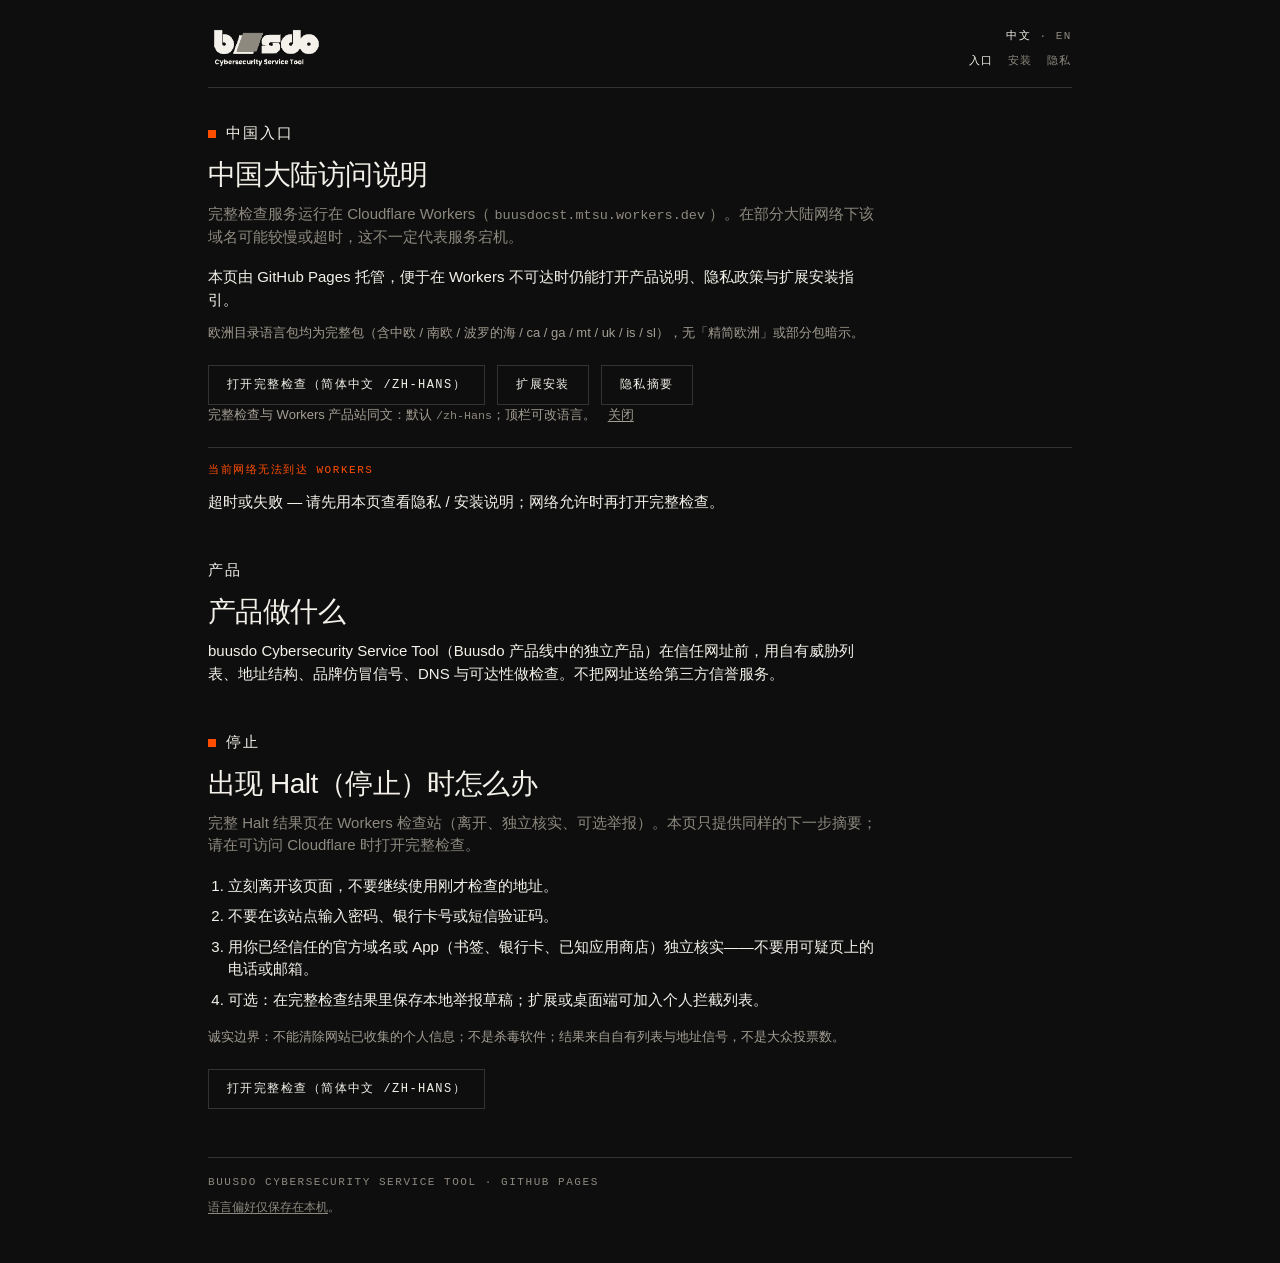
==== index.html @ 749393db "Publish China entry from buusdo-Cybersecurity-Service-Tool otas0/buusdo-Cybersecurity-Service-Tool@f" ====
<!DOCTYPE html>
<html lang="zh-CN">
  <head>
    <meta charset="UTF-8" />
    <meta name="viewport" content="width=device-width, initial-scale=1" />
    <meta
      name="description"
      content="buusdo Cybersecurity Service Tool。面向中国大陆访客的说明与入口。"
    />
    <title>buusdo Cybersecurity Service Tool · 中国访问入口</title>
    <link rel="icon" href="./assets/favicon.svg" type="image/svg+xml" />
    <link rel="stylesheet" href="./styles.css" />
    <script src="./lang-persist.js"></script>
  </head>
  <body>
    <main class="shell">
      <header class="top">
        <h1 class="brand-lockup">
          <a href="./index.html" aria-current="page">
            <img
              class="brand-logo"
              src="./assets/buusdo-wordmark.png"
              width="117"
              height="40"
              decoding="async"
              alt="buusdo Cybersecurity Service Tool"
            />
          </a>
        </h1>
        <div class="top-end">
          <p class="lang-switch" data-testid="china-lang-switch">
            <a href="./index.html?china_lang=zh" data-china-lang="zh" aria-current="page">中文</a>
            ·
            <a href="./en.html?china_lang=en" data-china-lang="en">EN</a>
          </p>
          <nav class="china-site-nav" aria-label="站点导航">
            <a href="./index.html" aria-current="page">入口</a>
            <a href="./install.html">安装</a>
            <a href="./privacy.html">隐私</a>
          </nav>
        </div>
      </header>

      <section class="stage">
        <p class="kicker"><span class="mark" aria-hidden="true"></span>中国入口</p>
        <h2>中国大陆访问说明</h2>
        <p class="lede">
          完整检查服务运行在 Cloudflare Workers（
          <code>buusdocst.mtsu.workers.dev</code>
          ）。在部分大陆网络下该域名可能较慢或超时，这不一定代表服务宕机。
        </p>
        <p>
          本页由 GitHub Pages 托管，便于在 Workers 不可达时仍能打开产品说明、隐私政策与扩展安装指引。
        </p>
        <p class="hint" data-testid="china-europe-packs-full">
          欧洲目录语言包均为完整包（含中欧 / 南欧 / 波罗的海 / ca / ga / mt / uk / is / sl），无「精简欧洲」或部分包暗示。
        </p>
        <div class="actions">
          <a
            class="primary-button"
            data-full-check
            href="https://buusdocst.mtsu.workers.dev/zh-Hans"
            rel="noreferrer"
            data-testid="china-workers-zh-hans"
            >打开完整检查（简体中文 /zh-Hans）</a
          >
          <a class="ghost-button" href="./install.html">扩展安装</a>
          <a class="ghost-button" href="./privacy.html">隐私摘要</a>
        </div>
        <p class="hint" data-testid="china-workers-locale-hint" id="china-workers-locale-hint">
          完整检查与 Workers 产品站同文：默认 <code>/zh-Hans</code>；顶栏可改语言。
          <button
            type="button"
            class="hint-dismiss"
            data-testid="china-workers-locale-hint-dismiss"
            hidden
          >
            关闭
          </button>
        </p>
        <script>
          (function () {
            var KEY = "buusdocst-china-hint-dismissed";
            var el = document.getElementById("china-workers-locale-hint");
            var btn = el && el.querySelector("[data-testid='china-workers-locale-hint-dismiss']");
            if (!el || !btn) return;
            try {
              if (localStorage.getItem(KEY) === "1") {
                el.hidden = true;
                return;
              }
            } catch (e) {}
            btn.hidden = false;
            btn.addEventListener("click", function () {
              try {
                localStorage.setItem(KEY, "1");
              } catch (e) {}
              el.hidden = true;
            });
          })();
        </script>
        <div
          id="workers-reach"
          class="reach"
          data-state="checking"
          aria-live="polite"
        >
          <p class="reach-row">
            <span class="reach-status" data-reach-status>正在探测 Workers…</span>
          </p>
          <p class="reach-detail" data-reach-detail></p>
        </div>
      </section>

      <section class="stage">
        <p class="kicker">产品</p>
        <h2>产品做什么</h2>
        <p>
          buusdo Cybersecurity Service Tool（Buusdo 产品线中的独立产品）在信任网址前，用自有威胁列表、地址结构、品牌仿冒信号、DNS
          与可达性做检查。不把网址送给第三方信誉服务。
        </p>
      </section>

      <section class="stage" data-testid="china-halt-next-steps" id="halt-next-steps">
        <p class="kicker"><span class="mark" aria-hidden="true"></span>停止</p>
        <h2>出现 Halt（停止）时怎么办</h2>
        <p class="lede">
          完整 Halt 结果页在 Workers 检查站（离开、独立核实、可选举报）。本页只提供同样的下一步摘要；请在可访问 Cloudflare 时打开完整检查。
        </p>
        <ol class="halt-steps">
          <li>立刻离开该页面，不要继续使用刚才检查的地址。</li>
          <li>不要在该站点输入密码、银行卡号或短信验证码。</li>
          <li>用你已经信任的官方域名或 App（书签、银行卡、已知应用商店）独立核实——不要用可疑页上的电话或邮箱。</li>
          <li>可选：在完整检查结果里保存本地举报草稿；扩展或桌面端可加入个人拦截列表。</li>
        </ol>
        <p class="hint">
          诚实边界：不能清除网站已收集的个人信息；不是杀毒软件；结果来自自有列表与地址信号，不是大众投票数。
        </p>
        <div class="actions">
          <a
            class="primary-button"
            data-full-check
            href="https://buusdocst.mtsu.workers.dev/zh-Hans"
            rel="noreferrer"
            >打开完整检查（简体中文 /zh-Hans）</a
          >
        </div>
      </section>

      <footer class="foot">
        <p>buusdo Cybersecurity Service Tool · GitHub Pages</p>
        <p class="foot-note">
          <a href="./privacy.html#china-lang-pref">语言偏好仅保存在本机</a>。
        </p>
      </footer>
    </main>
    <script src="./reachability.js" defer></script>
  </body>
</html>
---- styles.css ----
/**
 * China entry — same instrument language as buusdocst.mtsu.workers.dev
 * (shared/tokens.css + website shield.css shell patterns).
 */
@import "./assets/tokens.css";

* {
  box-sizing: border-box;
}

html {
  scroll-behavior: smooth;
}

body {
  margin: 0;
  min-height: 100vh;
  background: var(--bg);
  color: var(--text);
  font-family: var(--font);
  line-height: 1.5;
  -webkit-font-smoothing: antialiased;
}

a {
  color: inherit;
  text-decoration: none;
}

.shell {
  max-width: 920px;
  margin: 0 auto;
  padding: 28px 28px 48px;
}

.shell .top {
  display: flex;
  align-items: flex-start;
  justify-content: space-between;
  gap: 16px;
  padding: 0 0 18px;
  border-bottom: 1px solid var(--line);
}

.shell .top-end {
  display: flex;
  flex-direction: column;
  align-items: flex-end;
  gap: 8px;
  text-align: right;
}

.shell .china-site-nav {
  display: flex;
  flex-wrap: wrap;
  justify-content: flex-end;
  gap: 10px 14px;
  font-family: var(--mono);
  font-size: 11px;
  letter-spacing: 0.14em;
  text-transform: uppercase;
  color: var(--muted);
}

.shell .china-site-nav a {
  color: var(--muted);
  text-decoration: none;
}

.shell .china-site-nav a:hover {
  color: var(--text);
}

.shell .china-site-nav a[aria-current="page"] {
  color: var(--text);
}

.shell .brand-lockup {
  display: flex;
  align-items: center;
  margin: 0;
}

.shell .brand-lockup a {
  display: inline-flex;
  align-items: center;
  text-decoration: none;
  color: inherit;
  /* Larger hit target so logo home ≠ accidental lang switch on narrow screens */
  min-height: 44px;
  min-width: 44px;
  padding: 6px 14px 6px 0;
  margin: -6px 0;
  box-sizing: border-box;
}

.shell .brand-logo {
  display: block;
  height: 40px;
  width: auto;
  aspect-ratio: 405 / 138;
  max-width: min(220px, 55vw);
  object-fit: contain;
  object-position: left center;
  background: transparent;
  border: 0;
}

.shell .lang-switch,
.shell .nav-link,
.shell .kicker {
  font-family: var(--mono);
  font-size: 11px;
  letter-spacing: 0.14em;
  text-transform: uppercase;
  color: var(--muted);
  margin: 0;
}

.shell .lang-switch a {
  color: var(--muted);
  text-decoration: none;
}

.shell .lang-switch a:hover {
  color: var(--text);
}

.shell .lang-switch a[aria-current="page"] {
  color: var(--text);
}

.shell .stage {
  padding: 36px 0 0;
}

.shell .kicker {
  margin: 0 0 14px;
}

.shell h2 {
  margin: 0 0 12px;
  font-size: 28px;
  font-weight: 450;
  letter-spacing: -0.02em;
  line-height: 1.15;
}

.shell h3 {
  margin: 22px 0 8px;
  font-family: var(--mono);
  font-size: 11px;
  font-weight: 500;
  letter-spacing: 0.14em;
  text-transform: uppercase;
  color: var(--muted);
}

.shell .stage p,
.shell .stage li {
  margin: 0 0 12px;
  font-size: 15px;
  font-weight: 400;
  color: var(--text);
  max-width: 42rem;
}

.shell .stage p.lede {
  color: var(--muted);
  font-size: 15px;
  margin-bottom: 18px;
}

.shell .halt-steps {
  margin: 0 0 16px;
  padding-left: 1.25rem;
  max-width: 42rem;
}

.shell .halt-steps li {
  margin: 0 0 8px;
}

.shell .stage p.hint {
  /* Explicit AA hex (≥4.5:1 on --bg #0e0e0e); matches desktop .hint */
  color: #a39e93;
  font-size: 13px;
  max-width: 42rem;
}

.shell .hint-dismiss {
  margin-left: 0.5rem;
  padding: 0;
  border: 0;
  background: transparent;
  color: #a39e93;
  font: inherit;
  text-decoration: underline;
  text-underline-offset: 2px;
  cursor: pointer;
}

.shell .hint-dismiss:hover,
.shell .hint-dismiss:focus-visible {
  color: var(--text);
}

.shell .muted {
  color: var(--muted);
  font-size: 13px;
}

.shell a.inline {
  color: var(--text);
  text-decoration: underline;
  text-decoration-color: var(--line);
  text-underline-offset: 3px;
}

.shell a.inline:hover {
  color: var(--halt);
  text-decoration-color: var(--halt);
}

.shell code {
  font-family: var(--mono);
  font-size: 0.9em;
  color: var(--muted);
}

.shell ul.plain {
  margin: 0;
  padding: 0;
  list-style: none;
}

.shell ul.plain li {
  margin: 0;
  padding: 14px 0;
  border-top: 1px solid var(--line);
}

.shell ul.plain li:last-child {
  border-bottom: 1px solid var(--line);
}

.shell .actions {
  display: flex;
  flex-wrap: wrap;
  gap: 12px;
  margin-top: 22px;
}

.shell .primary-button {
  display: inline-flex;
  align-items: center;
  justify-content: center;
  min-height: 40px;
  border: 0;
  border-radius: 0;
  padding: 0 18px;
  background: var(--halt);
  color: var(--bg);
  font-family: var(--mono);
  font-size: 12px;
  letter-spacing: 0.12em;
  text-transform: uppercase;
  text-decoration: none;
  cursor: pointer;
}

.shell .primary-button:hover {
  background: var(--text);
  color: var(--bg);
}

.shell .primary-button.is-disabled,
.shell a.primary-button.is-disabled {
  opacity: 0.45;
  pointer-events: none;
  cursor: not-allowed;
}

.shell .ghost-button {
  display: inline-flex;
  align-items: center;
  justify-content: center;
  min-height: 40px;
  border: 1px solid var(--line);
  border-radius: 0;
  padding: 0 18px;
  background: transparent;
  color: var(--text);
  font-family: var(--mono);
  font-size: 12px;
  letter-spacing: 0.12em;
  text-transform: uppercase;
  text-decoration: none;
}

.shell .ghost-button:hover {
  border-color: var(--halt);
  color: var(--halt);
}

.shell .mark {
  display: inline-block;
  width: 8px;
  height: 8px;
  margin-right: 10px;
  vertical-align: middle;
  background: var(--halt);
  border: 1px solid var(--halt);
}

.shell .reach {
  margin-top: 22px;
  padding: 14px 0 0;
  border-top: 1px solid var(--line);
}

.shell .reach-row {
  display: flex;
  flex-wrap: wrap;
  align-items: baseline;
  gap: 10px 16px;
  margin: 0;
}

.shell .reach-status {
  font-family: var(--mono);
  font-size: 11px;
  letter-spacing: 0.14em;
  text-transform: uppercase;
  color: var(--muted);
}

.shell .reach[data-state="soft-fail"] .reach-status {
  color: #d4a574; /* caution — reachable but wrong service */
}

.shell .reach[data-state="ok"] .reach-status {
  color: var(--text);
}

.shell .reach[data-state="fail"] .reach-status {
  color: var(--halt);
}

.shell .reach-detail {
  margin: 6px 0 0;
  font-size: 13px;
  color: var(--muted);
  max-width: 42rem;
}

.shell .foot {
  margin-top: 48px;
  padding-top: 16px;
  border-top: 1px solid var(--line);
}

.shell .foot > p:first-child {
  margin: 0;
  font-family: var(--mono);
  font-size: 11px;
  letter-spacing: 0.14em;
  text-transform: uppercase;
  color: var(--muted);
}

.shell .foot-note {
  margin: 8px 0 0;
  font-family: var(--sans, "Helvetica Neue", Helvetica, Arial, sans-serif);
  font-size: 12px;
  letter-spacing: 0;
  text-transform: none;
  color: var(--muted);
  max-width: 42rem;
}

.shell .foot-note a {
  color: var(--muted);
  text-decoration: underline;
  text-underline-offset: 2px;
}

.shell .foot-note a:hover {
  color: var(--text);
}

@media (max-width: 640px) {
  .shell {
    padding: 22px 18px 40px;
  }

  .shell .top {
    gap: 16px 20px;
  }

  .shell .brand-lockup {
    flex: 1 1 auto;
    min-width: 0;
    padding-right: 8px;
  }

  .shell .brand-lockup a {
    min-height: 48px;
    padding-right: 20px;
    margin-right: 4px;
  }

  .shell .top-end {
    flex: 0 1 auto;
    max-width: calc(100% - 12px);
    row-gap: 10px;
  }

  .shell .brand-logo {
    height: 40px;
    max-width: min(200px, 58vw);
  }

  .shell h2 {
    font-size: 22px;
  }

  .shell .actions {
    flex-direction: column;
    align-items: stretch;
  }
}
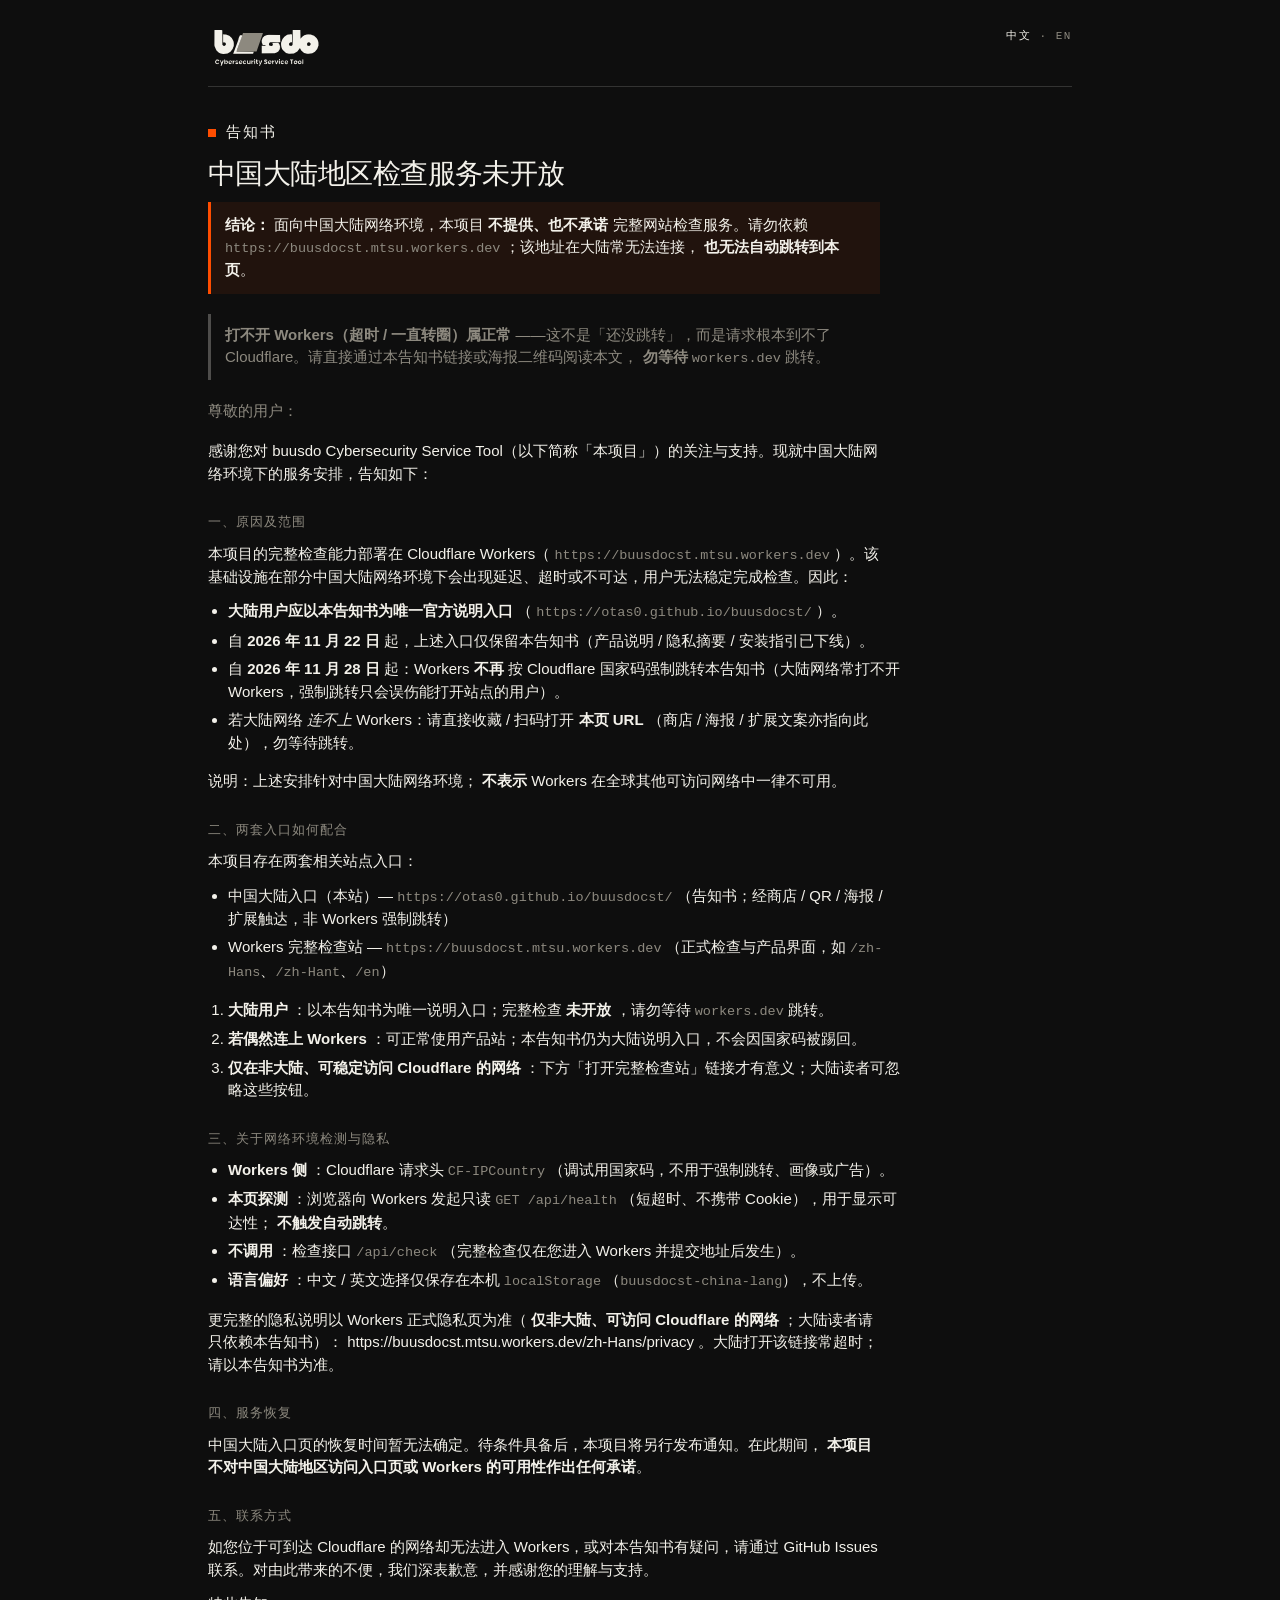
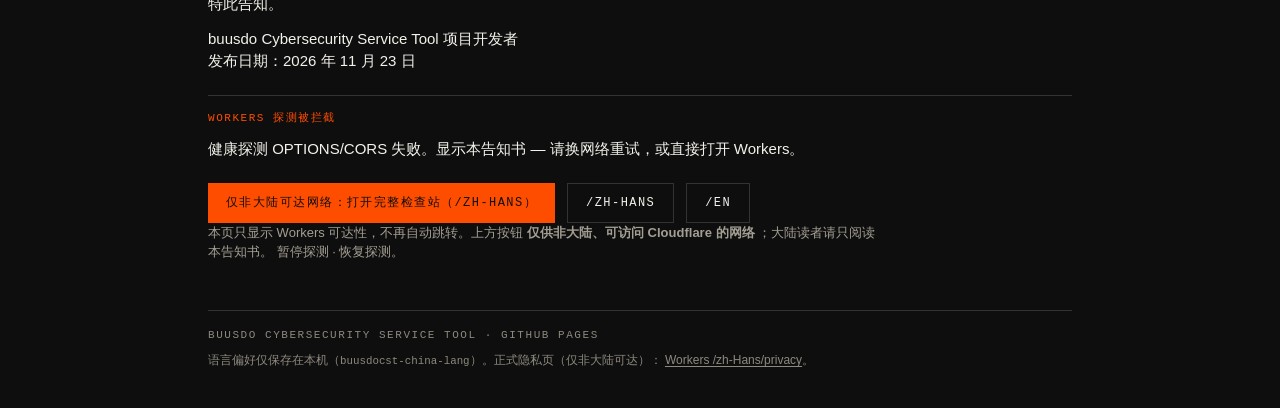
==== commit 0b47f484: "Publish China entry from buusdo-Cybersecurity-Service-Tool otas0/buusdo-Cybersecurity-Service-Tool@d" ====
--- a/index.html
+++ b/index.html
@@ -5,21 +5,25 @@
     <meta name="viewport" content="width=device-width, initial-scale=1" />
     <meta
       name="description"
-      content="buusdo Cybersecurity Service Tool。面向中国大陆访客的说明与入口。"
+      content="buusdo Cybersecurity Service Tool：中国大陆地区检查服务未开放。请阅读本告知书，勿等待 workers.dev 跳转。"
     />
-    <title>buusdo Cybersecurity Service Tool · 中国访问入口</title>
+    <title>大陆服务未开放 · 告知书 · buusdo Cybersecurity Service Tool</title>
     <link rel="icon" href="./assets/favicon.svg" type="image/svg+xml" />
     <link rel="stylesheet" href="./styles.css" />
     <script src="./lang-persist.js"></script>
+    <script src="./region-redirect.js"></script>
   </head>
   <body>
-    <main class="shell">
+    <main class="shell" data-testid="china-notice">
       <header class="top">
         <h1 class="brand-lockup">
           <a href="./index.html" aria-current="page">
             <img
               class="brand-logo"
-              src="./assets/buusdo-wordmark.png"
+              data-brand-wordmark="1"
+              data-src-dark="./assets/buusdo-wordmark.svg"
+              data-src-light="./assets/buusdo-wordmark-on-light.svg"
+              src="./assets/buusdo-wordmark.svg"
               width="117"
               height="40"
               decoding="async"
@@ -33,127 +37,237 @@
             ·
             <a href="./en.html?china_lang=en" data-china-lang="en">EN</a>
           </p>
-          <nav class="china-site-nav" aria-label="站点导航">
-            <a href="./index.html" aria-current="page">入口</a>
-            <a href="./install.html">安装</a>
-            <a href="./privacy.html">隐私</a>
-          </nav>
         </div>
       </header>
 
-      <section class="stage">
-        <p class="kicker"><span class="mark" aria-hidden="true"></span>中国入口</p>
-        <h2>中国大陆访问说明</h2>
-        <p class="lede">
-          完整检查服务运行在 Cloudflare Workers（
-          <code>buusdocst.mtsu.workers.dev</code>
-          ）。在部分大陆网络下该域名可能较慢或超时，这不一定代表服务宕机。
-        </p>
-        <p>
-          本页由 GitHub Pages 托管，便于在 Workers 不可达时仍能打开产品说明、隐私政策与扩展安装指引。
-        </p>
-        <p class="hint" data-testid="china-europe-packs-full">
-          欧洲目录语言包均为完整包（含中欧 / 南欧 / 波罗的海 / ca / ga / mt / uk / is / sl），无「精简欧洲」或部分包暗示。
-        </p>
-        <div class="actions">
-          <a
-            class="primary-button"
-            data-full-check
-            href="https://buusdocst.mtsu.workers.dev/zh-Hans"
-            rel="noreferrer"
-            data-testid="china-workers-zh-hans"
-            >打开完整检查（简体中文 /zh-Hans）</a
-          >
-          <a class="ghost-button" href="./install.html">扩展安装</a>
-          <a class="ghost-button" href="./privacy.html">隐私摘要</a>
-        </div>
-        <p class="hint" data-testid="china-workers-locale-hint" id="china-workers-locale-hint">
-          完整检查与 Workers 产品站同文：默认 <code>/zh-Hans</code>；顶栏可改语言。
-          <button
-            type="button"
-            class="hint-dismiss"
-            data-testid="china-workers-locale-hint-dismiss"
-            hidden
-          >
-            关闭
-          </button>
-        </p>
-        <script>
-          (function () {
-            var KEY = "buusdocst-china-hint-dismissed";
-            var el = document.getElementById("china-workers-locale-hint");
-            var btn = el && el.querySelector("[data-testid='china-workers-locale-hint-dismiss']");
-            if (!el || !btn) return;
-            try {
-              if (localStorage.getItem(KEY) === "1") {
-                el.hidden = true;
-                return;
-              }
-            } catch (e) {}
-            btn.hidden = false;
-            btn.addEventListener("click", function () {
-              try {
-                localStorage.setItem(KEY, "1");
-              } catch (e) {}
-              el.hidden = true;
-            });
-          })();
-        </script>
+      <article class="stage notice">
+        <p class="kicker"><span class="mark" aria-hidden="true"></span>告知书</p>
+        <h2 data-testid="china-notice-title">中国大陆地区检查服务未开放</h2>
+
+        <p
+          class="lede notice-status"
+          data-testid="china-notice-service-closed"
+          role="status"
+        >
+          <strong>结论：</strong>
+          面向中国大陆网络环境，本项目
+          <strong>不提供、也不承诺</strong>
+          完整网站检查服务。请勿依赖
+          <code>https://buusdocst.mtsu.workers.dev</code>
+          ；该地址在大陆常无法连接，
+          <strong>也无法自动跳转到本页</strong>。
+        </p>
+
+        <p class="lede notice-top-tip" data-testid="china-notice-workers-unreachable-ok">
+          <strong>打不开 Workers（超时 / 一直转圈）属正常</strong>
+          ——这不是「还没跳转」，而是请求根本到不了 Cloudflare。请直接通过本告知书链接或海报二维码阅读本文，
+          <strong>勿等待</strong>
+          <code>workers.dev</code>
+          跳转。
+        </p>
+
+        <p class="lede">尊敬的用户：</p>
+        <p>
+          感谢您对 buusdo Cybersecurity Service Tool（以下简称「本项目」）的关注与支持。现就中国大陆网络环境下的服务安排，告知如下：
+        </p>
+
+        <h3>一、原因及范围</h3>
+        <p>
+          本项目的完整检查能力部署在 Cloudflare Workers（
+          <code>https://buusdocst.mtsu.workers.dev</code>
+          ）。该基础设施在部分中国大陆网络环境下会出现延迟、超时或不可达，用户无法稳定完成检查。因此：
+        </p>
+        <ul>
+          <li>
+            <strong>大陆用户应以本告知书为唯一官方说明入口</strong>
+            （
+            <code>https://otas0.github.io/buusdocst/</code>
+            ）。
+          </li>
+          <li>
+            自
+            <strong>2026 年 11 月 22 日</strong>
+            起，上述入口仅保留本告知书（产品说明 / 隐私摘要 / 安装指引已下线）。
+          </li>
+          <li>
+            自
+            <strong>2026 年 11 月 28 日</strong>
+            起：Workers
+            <strong>不再</strong>
+            按 Cloudflare 国家码强制跳转本告知书（大陆网络常打不开 Workers，强制跳转只会误伤能打开站点的用户）。
+          </li>
+          <li>
+            若大陆网络
+            <em>连不上</em>
+            Workers：请直接收藏 / 扫码打开
+            <strong>本页 URL</strong>
+            （商店 / 海报 / 扩展文案亦指向此处），勿等待跳转。
+          </li>
+        </ul>
+        <p>
+          说明：上述安排针对中国大陆网络环境；
+          <strong>不表示</strong>
+          Workers 在全球其他可访问网络中一律不可用。
+        </p>
+
+        <h3>二、两套入口如何配合</h3>
+        <p>本项目存在两套相关站点入口：</p>
+        <ul>
+          <li>
+            中国大陆入口（本站）—
+            <code>https://otas0.github.io/buusdocst/</code>
+            （告知书；经商店 / QR / 海报 / 扩展触达，非 Workers 强制跳转）
+          </li>
+          <li>
+            Workers 完整检查站 —
+            <code>https://buusdocst.mtsu.workers.dev</code>
+            （正式检查与产品界面，如
+            <code>/zh-Hans</code>、<code>/zh-Hant</code>、<code>/en</code>）
+          </li>
+        </ul>
+        <ol>
+          <li>
+            <strong>大陆用户</strong>
+            ：以本告知书为唯一说明入口；完整检查
+            <strong>未开放</strong>
+            ，请勿等待
+            <code>workers.dev</code>
+            跳转。
+          </li>
+          <li>
+            <strong>若偶然连上 Workers</strong>
+            ：可正常使用产品站；本告知书仍为大陆说明入口，不会因国家码被踢回。
+          </li>
+          <li>
+            <strong>仅在非大陆、可稳定访问 Cloudflare 的网络</strong>
+            ：下方「打开完整检查站」链接才有意义；大陆读者可忽略这些按钮。
+          </li>
+        </ol>
+
+        <h3>三、关于网络环境检测与隐私</h3>
+        <ul>
+          <li>
+            <strong>Workers 侧</strong>
+            ：Cloudflare 请求头
+            <code>CF-IPCountry</code>
+            （调试用国家码，不用于强制跳转、画像或广告）。
+          </li>
+          <li>
+            <strong>本页探测</strong>
+            ：浏览器向 Workers 发起只读
+            <code>GET /api/health</code>
+            （短超时、不携带 Cookie），用于显示可达性；
+            <strong>不触发自动跳转</strong>。
+          </li>
+          <li>
+            <strong>不调用</strong>
+            ：检查接口
+            <code>/api/check</code>
+            （完整检查仅在您进入 Workers 并提交地址后发生）。
+          </li>
+          <li>
+            <strong>语言偏好</strong>
+            ：中文 / 英文选择仅保存在本机
+            <code>localStorage</code>
+            （<code>buusdocst-china-lang</code>），不上传。
+          </li>
+        </ul>
+        <p>
+          更完整的隐私说明以 Workers 正式隐私页为准（
+          <strong>仅非大陆、可访问 Cloudflare 的网络</strong>
+          ；大陆读者请只依赖本告知书）：
+          <a
+            href="https://buusdocst.mtsu.workers.dev/zh-Hans/privacy"
+            rel="noopener noreferrer"
+            data-testid="china-notice-privacy-link"
+            >https://buusdocst.mtsu.workers.dev/zh-Hans/privacy</a
+          >
+          。大陆打开该链接常超时；请以本告知书为准。
+        </p>
+
+        <h3>四、服务恢复</h3>
+        <p>
+          中国大陆入口页的恢复时间暂无法确定。待条件具备后，本项目将另行发布通知。在此期间，
+          <strong>本项目不对中国大陆地区访问入口页或 Workers 的可用性作出任何承诺</strong>。
+        </p>
+
+        <h3>五、联系方式</h3>
+        <p>
+          如您位于可到达 Cloudflare 的网络却无法进入 Workers，或对本告知书有疑问，请通过
+          <a
+            href="https://github.com/otas0/buusdo-Cybersecurity-Service-Tool/issues"
+            rel="noreferrer"
+            >GitHub Issues</a
+          >
+          联系。对由此带来的不便，我们深表歉意，并感谢您的理解与支持。
+        </p>
+        <p>特此告知。</p>
+        <p class="notice-sign">
+          buusdo Cybersecurity Service Tool 项目开发者<br />
+          发布日期：2026 年 11 月 23 日
+        </p>
+
         <div
           id="workers-reach"
           class="reach"
           data-state="checking"
+          role="status"
           aria-live="polite"
+          aria-atomic="true"
+          aria-busy="true"
+          data-testid="china-workers-reach"
         >
           <p class="reach-row">
-            <span class="reach-status" data-reach-status>正在探测 Workers…</span>
+            <span class="reach-status" data-reach-status>正在检测 Workers 可达性…</span>
           </p>
           <p class="reach-detail" data-reach-detail></p>
         </div>
-      </section>
-
-      <section class="stage">
-        <p class="kicker">产品</p>
-        <h2>产品做什么</h2>
-        <p>
-          buusdo Cybersecurity Service Tool（Buusdo 产品线中的独立产品）在信任网址前，用自有威胁列表、地址结构、品牌仿冒信号、DNS
-          与可达性做检查。不把网址送给第三方信誉服务。
-        </p>
-      </section>
-
-      <section class="stage" data-testid="china-halt-next-steps" id="halt-next-steps">
-        <p class="kicker"><span class="mark" aria-hidden="true"></span>停止</p>
-        <h2>出现 Halt（停止）时怎么办</h2>
-        <p class="lede">
-          完整 Halt 结果页在 Workers 检查站（离开、独立核实、可选举报）。本页只提供同样的下一步摘要；请在可访问 Cloudflare 时打开完整检查。
-        </p>
-        <ol class="halt-steps">
-          <li>立刻离开该页面，不要继续使用刚才检查的地址。</li>
-          <li>不要在该站点输入密码、银行卡号或短信验证码。</li>
-          <li>用你已经信任的官方域名或 App（书签、银行卡、已知应用商店）独立核实——不要用可疑页上的电话或邮箱。</li>
-          <li>可选：在完整检查结果里保存本地举报草稿；扩展或桌面端可加入个人拦截列表。</li>
-        </ol>
-        <p class="hint">
-          诚实边界：不能清除网站已收集的个人信息；不是杀毒软件；结果来自自有列表与地址信号，不是大众投票数。
-        </p>
+
         <div class="actions">
           <a
             class="primary-button"
+            data-testid="china-workers-entry"
             data-full-check
             href="https://buusdocst.mtsu.workers.dev/zh-Hans"
             rel="noreferrer"
-            >打开完整检查（简体中文 /zh-Hans）</a
+            >仅非大陆可达网络：打开完整检查站（/zh-Hans）</a
+          >
+          <a
+            class="ghost-button"
+            data-testid="china-workers-zh-hans"
+            href="https://buusdocst.mtsu.workers.dev/zh-Hans"
+            rel="noreferrer"
+            >/zh-Hans</a
+          >
+          <a
+            class="ghost-button"
+            href="https://buusdocst.mtsu.workers.dev/en"
+            rel="noreferrer"
+            >/en</a
           >
         </div>
-      </section>
+        <p class="hint" data-testid="china-region-redirect-hint">
+          本页只显示 Workers 可达性，不再自动跳转。上方按钮
+          <strong>仅供非大陆、可访问 Cloudflare 的网络</strong>
+          ；大陆读者请只阅读本告知书。
+          <a href="./index.html?china_stay=1" data-testid="china-stay-link">暂停探测</a>
+          ·
+          <a href="./index.html?china_stay=0" data-testid="china-stay-clear">恢复探测</a>。
+        </p>
+      </article>
 
       <footer class="foot">
         <p>buusdo Cybersecurity Service Tool · GitHub Pages</p>
-        <p class="foot-note">
-          <a href="./privacy.html#china-lang-pref">语言偏好仅保存在本机</a>。
+        <p class="foot-note" id="china-lang-pref">
+          语言偏好仅保存在本机（<code>buusdocst-china-lang</code>）。正式隐私页（仅非大陆可达）：
+          <a
+            href="https://buusdocst.mtsu.workers.dev/zh-Hans/privacy"
+            rel="noopener noreferrer"
+            data-testid="china-notice-privacy-footer"
+            >Workers /zh-Hans/privacy</a
+          >。
         </p>
       </footer>
     </main>
-    <script src="./reachability.js" defer></script>
   </body>
 </html>
--- a/styles.css
+++ b/styles.css
@@ -104,7 +104,10 @@
   object-position: left center;
   background: transparent;
   border: 0;
-}
+  image-rendering: auto;
+}
+
+/* Single wordmark SVG — no dual-img CSS hide. */
 
 .shell .lang-switch,
 .shell .nav-link,
@@ -169,6 +172,22 @@
   color: var(--muted);
   font-size: 15px;
   margin-bottom: 18px;
+}
+
+.shell .stage p.lede.notice-status {
+  color: var(--text);
+  border-left: 3px solid var(--halt, #ff4d00);
+  padding: 12px 14px;
+  margin: 0 0 20px;
+  background: rgba(255, 77, 0, 0.08);
+  max-width: 42rem;
+}
+
+.shell .stage p.lede.notice-top-tip {
+  border-left: 3px solid rgba(243, 241, 234, 0.28);
+  padding: 10px 14px;
+  margin: 0 0 20px;
+  max-width: 42rem;
 }
 
 .shell .halt-steps {
@@ -335,6 +354,10 @@
   color: var(--muted);
 }
 
+.shell .reach[data-state="checking"] .reach-status {
+  color: var(--muted);
+}
+
 .shell .reach[data-state="soft-fail"] .reach-status {
   color: #d4a574; /* caution — reachable but wrong service */
 }
@@ -345,6 +368,10 @@
 
 .shell .reach[data-state="fail"] .reach-status {
   color: var(--halt);
+}
+
+.shell .reach[data-state="stay"] .reach-status {
+  color: var(--muted);
 }
 
 .shell .reach-detail {
@@ -352,6 +379,22 @@
   font-size: 13px;
   color: var(--muted);
   max-width: 42rem;
+}
+
+.shell .reach-anyway {
+  display: inline-block;
+  margin-top: 10px;
+  font-family: var(--mono);
+  font-size: 11px;
+  letter-spacing: 0.08em;
+  text-transform: uppercase;
+  color: var(--text);
+  text-decoration: underline;
+  text-underline-offset: 3px;
+}
+
+.shell .reach-anyway:hover {
+  color: var(--halt);
 }
 
 .shell .foot {
@@ -430,3 +473,29 @@
     align-items: stretch;
   }
 }
+
+/* Suspension notice (sole China Pages content) */
+.shell .notice h3 {
+  margin: 28px 0 10px;
+  font-family: var(--mono);
+  font-size: 13px;
+  letter-spacing: 0.08em;
+  text-transform: uppercase;
+  color: var(--muted);
+}
+
+.shell .notice ul,
+.shell .notice ol {
+  margin: 0 0 16px;
+  padding-left: 1.25rem;
+}
+
+.shell .notice li {
+  margin: 6px 0;
+}
+
+.shell .notice-sign {
+  margin-top: 24px;
+  color: var(--muted);
+  font-size: 14px;
+}
